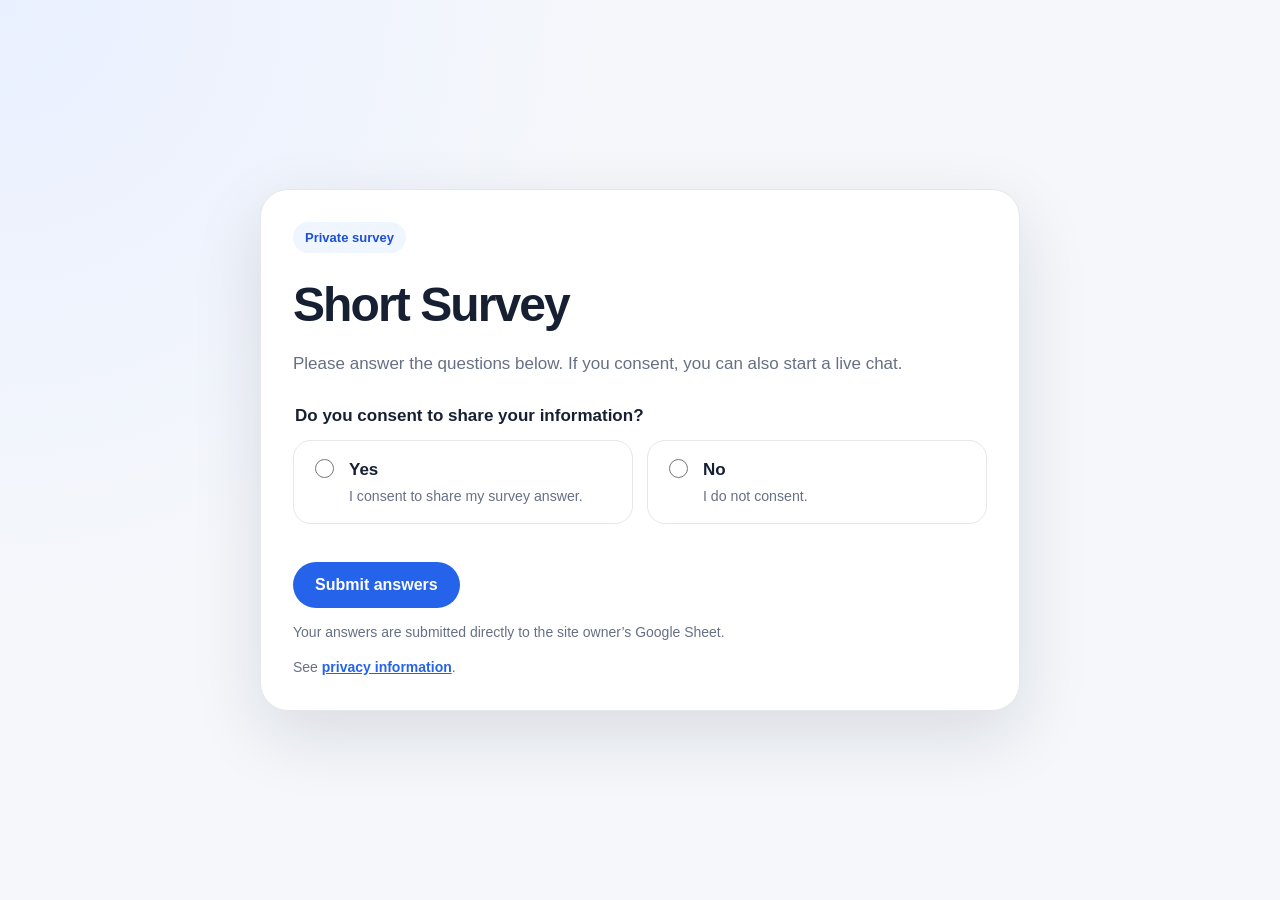
==== index.html @ 2d76c338 "Update index.html" ====
<!DOCTYPE html>
<html lang="en">
<head>
  <meta charset="UTF-8" />
  <meta name="viewport" content="width=device-width, initial-scale=1.0" />
  <meta name="description" content="Short survey with consent, age question, and live chat." />
  <title>Survey and Live Chat</title>
  <link rel="stylesheet" href="assets/styles.css" />
</head>
<body>
  <main class="page">
    <section class="card" aria-labelledby="page-title">
      <div class="badge">Private survey</div>
      <h1 id="page-title">Short Survey</h1>
      <p class="intro">
        Please answer the questions below. If you consent, you can also start a live chat.
      </p>

      <form id="surveyForm" method="POST" target="hiddenFrame" novalidate>
        <input type="text" class="website-field" name="website" tabindex="-1" autocomplete="off" aria-hidden="true" />

        <div class="field">
          <fieldset>
            <legend>Do you consent to share your information?</legend>
            <div class="choice-grid">
              <label class="choice-card">
                <input type="radio" name="consent" value="Yes" required />
                <span>
                  <strong>Yes</strong>
                  <small>I consent to share my survey answer.</small>
                </span>
              </label>

              <label class="choice-card">
                <input type="radio" name="consent" value="No" required />
                <span>
                  <strong>No</strong>
                  <small>I do not consent.</small>
                </span>
              </label>
            </div>
          </fieldset>
        </div>

        <div class="field hidden" id="ageField">
          <label for="age">What is your age?</label>
          <input type="number" id="age" name="age" min="1" max="120" inputmode="numeric" placeholder="Enter your age" />
        </div>

        <input type="hidden" id="submittedAt" name="submittedAt" />
        <input type="hidden" id="pageUrl" name="pageUrl" />
        <input type="hidden" id="userAgent" name="userAgent" />
        <input type="hidden" id="timeZone" name="timeZone" />

        <div class="actions">
          <button class="primary-btn" type="submit">Submit answers</button>
          <button class="dark-btn hidden" type="button" id="chatButton">Chat with me</button>
        </div>

        <p class="helper-text">
          Your answers are submitted directly to the site owner’s Google Sheet.
        </p>

        <div id="statusBox" class="status hidden" role="status" aria-live="polite"></div>
      </form>

      <iframe name="hiddenFrame" title="Hidden form submission frame" class="hidden-frame"></iframe>

      <p class="privacy-note">
        See <a href="privacy.html">privacy information</a>.
      </p>
    </section>
  </main>

  <script>
    window.SURVEY_CONFIG = {
      // 1) Replace this after deploying Google Apps Script as a Web App.
      googleAppsScriptUrl: "https://script.google.com/macros/s/AKfycbwp5qUxGXv_vlw2IL_1O-CmN7vJeRi9qkmHJLS77qxZc27FJgSsnvKLVhIbrtheYKyg/exec",

      // 2) Replace this with only the src URL from your Tawk.to widget code.
      // Example format: https://embed.tawk.to/PROPERTY_ID/WIDGET_ID
      tawkScriptUrl: "https://embed.tawk.to/6a047d12b8af751c3f151ba1/1jogoh45k"
    };
  </script>
  <script src="assets/app.js"></script>
</body>
</html>
---- assets/styles.css ----
:root {
  --bg: #f5f7fb;
  --bg-2: #e9f0ff;
  --card: #ffffff;
  --text: #172033;
  --muted: #667085;
  --primary: #2563eb;
  --primary-dark: #1d4ed8;
  --border: #e5e7eb;
  --success-bg: #ecfdf3;
  --success: #067647;
  --error-bg: #fef2f2;
  --error: #b42318;
  --shadow: 0 24px 70px rgba(15, 23, 42, 0.12);
}

* {
  box-sizing: border-box;
}

body {
  margin: 0;
  font-family: Arial, Helvetica, sans-serif;
  background:
    radial-gradient(circle at top left, var(--bg-2) 0, transparent 38%),
    var(--bg);
  color: var(--text);
  line-height: 1.5;
}

.page {
  min-height: 100vh;
  display: flex;
  align-items: center;
  justify-content: center;
  padding: 24px;
}

.card {
  width: 100%;
  max-width: 760px;
  background: var(--card);
  border: 1px solid var(--border);
  border-radius: 28px;
  box-shadow: var(--shadow);
  padding: 32px;
}

.badge {
  display: inline-flex;
  align-items: center;
  border-radius: 999px;
  padding: 6px 12px;
  background: #eff6ff;
  color: #1d4ed8;
  font-size: 13px;
  font-weight: 700;
  margin-bottom: 16px;
}

h1 {
  margin: 0 0 10px;
  font-size: clamp(32px, 5vw, 48px);
  letter-spacing: -0.04em;
}

.intro {
  margin: 0 0 26px;
  color: var(--muted);
  font-size: 17px;
}

.field {
  margin: 22px 0;
}

fieldset {
  border: 0;
  padding: 0;
  margin: 0;
}

legend,
label {
  display: block;
  font-size: 17px;
  font-weight: 700;
  margin-bottom: 12px;
}

.choice-grid {
  display: grid;
  grid-template-columns: 1fr 1fr;
  gap: 14px;
}

.choice-card {
  display: flex;
  gap: 12px;
  align-items: flex-start;
  padding: 16px;
  border: 1px solid var(--border);
  border-radius: 18px;
  cursor: pointer;
  transition: border-color 0.18s ease, background 0.18s ease, transform 0.18s ease;
}

.choice-card:hover {
  border-color: var(--primary);
  background: #f8fbff;
  transform: translateY(-1px);
}

.choice-card input {
  width: 19px;
  height: 19px;
  margin-top: 2px;
}

.choice-card small {
  display: block;
  margin-top: 3px;
  color: var(--muted);
  font-weight: 400;
}

input[type="number"] {
  width: 100%;
  border: 1px solid var(--border);
  border-radius: 16px;
  padding: 15px 16px;
  font-size: 16px;
  outline: none;
  transition: border-color 0.18s ease, box-shadow 0.18s ease;
}

input[type="number"]:focus {
  border-color: var(--primary);
  box-shadow: 0 0 0 4px rgba(37, 99, 235, 0.12);
}

.actions {
  display: flex;
  flex-wrap: wrap;
  gap: 12px;
  margin-top: 26px;
  align-items: center;
}

button {
  appearance: none;
  border: 0;
  border-radius: 999px;
  padding: 14px 22px;
  font-size: 16px;
  font-weight: 700;
  cursor: pointer;
  transition: transform 0.18s ease, background 0.18s ease, opacity 0.18s ease;
}

button:hover {
  transform: translateY(-1px);
}

button:disabled {
  opacity: 0.55;
  cursor: not-allowed;
  transform: none;
}

.primary-btn {
  background: var(--primary);
  color: #ffffff;
}

.primary-btn:hover {
  background: var(--primary-dark);
}

.dark-btn {
  background: #111827;
  color: #ffffff;
}

.dark-btn:hover {
  background: #000000;
}

.helper-text,
.privacy-note {
  color: var(--muted);
  font-size: 14px;
}

.privacy-note {
  margin-bottom: 0;
}

.privacy-note a {
  color: var(--primary);
  font-weight: 700;
}

.status {
  margin-top: 18px;
  padding: 14px;
  border-radius: 16px;
  font-weight: 700;
}

.status.success {
  background: var(--success-bg);
  color: var(--success);
}

.status.error {
  background: var(--error-bg);
  color: var(--error);
}

.hidden,
.hidden-frame,
.website-field {
  display: none !important;
}

@media (max-width: 620px) {
  .page {
    padding: 14px;
  }

  .card {
    padding: 22px;
    border-radius: 22px;
  }

  .choice-grid {
    grid-template-columns: 1fr;
  }
}
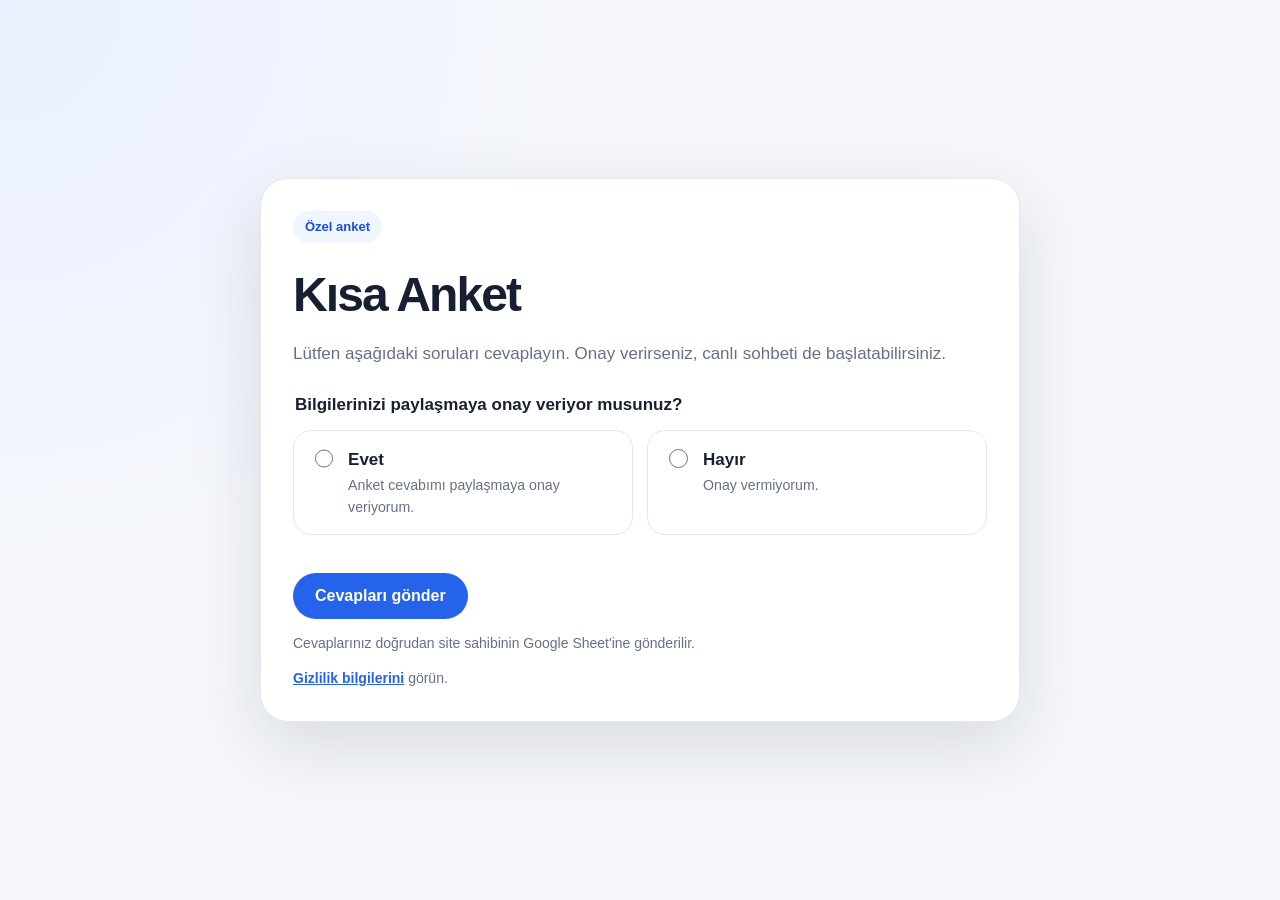
==== commit 574aea63: "Update" ====
--- a/index.html
+++ b/index.html
@@ -1,19 +1,19 @@
 <!DOCTYPE html>
-<html lang="en">
+<html lang="tr">
 <head>
   <meta charset="UTF-8" />
   <meta name="viewport" content="width=device-width, initial-scale=1.0" />
-  <meta name="description" content="Short survey with consent, age question, and live chat." />
-  <title>Survey and Live Chat</title>
+  <meta name="description" content="Onay, yaş sorusu ve canlı sohbet içeren kısa anket." />
+  <title>Anket ve Canlı Sohbet</title>
   <link rel="stylesheet" href="assets/styles.css" />
 </head>
 <body>
   <main class="page">
     <section class="card" aria-labelledby="page-title">
-      <div class="badge">Private survey</div>
-      <h1 id="page-title">Short Survey</h1>
+      <div class="badge">Özel anket</div>
+      <h1 id="page-title">Kısa Anket</h1>
       <p class="intro">
-        Please answer the questions below. If you consent, you can also start a live chat.
+        Lütfen aşağıdaki soruları cevaplayın. Onay verirseniz, canlı sohbeti de başlatabilirsiniz.
       </p>
 
       <form id="surveyForm" method="POST" target="hiddenFrame" novalidate>
@@ -21,21 +21,21 @@
 
         <div class="field">
           <fieldset>
-            <legend>Do you consent to share your information?</legend>
+            <legend>Bilgilerinizi paylaşmaya onay veriyor musunuz?</legend>
             <div class="choice-grid">
               <label class="choice-card">
                 <input type="radio" name="consent" value="Yes" required />
                 <span>
-                  <strong>Yes</strong>
-                  <small>I consent to share my survey answer.</small>
+                  <strong>Evet</strong>
+                  <small>Anket cevabımı paylaşmaya onay veriyorum.</small>
                 </span>
               </label>
 
               <label class="choice-card">
                 <input type="radio" name="consent" value="No" required />
                 <span>
-                  <strong>No</strong>
-                  <small>I do not consent.</small>
+                  <strong>Hayır</strong>
+                  <small>Onay vermiyorum.</small>
                 </span>
               </label>
             </div>
@@ -43,8 +43,8 @@
         </div>
 
         <div class="field hidden" id="ageField">
-          <label for="age">What is your age?</label>
-          <input type="number" id="age" name="age" min="1" max="120" inputmode="numeric" placeholder="Enter your age" />
+          <label for="age">Yaşınız nedir?</label>
+          <input type="number" id="age" name="age" min="1" max="120" inputmode="numeric" placeholder="Yaşınızı girin" />
         </div>
 
         <input type="hidden" id="submittedAt" name="submittedAt" />
@@ -53,12 +53,12 @@
         <input type="hidden" id="timeZone" name="timeZone" />
 
         <div class="actions">
-          <button class="primary-btn" type="submit">Submit answers</button>
-          <button class="dark-btn hidden" type="button" id="chatButton">Chat with me</button>
+          <button class="primary-btn" type="submit">Cevapları gönder</button>
+          <button class="dark-btn hidden" type="button" id="chatButton">Benimle sohbet et</button>
         </div>
 
         <p class="helper-text">
-          Your answers are submitted directly to the site owner’s Google Sheet.
+          Cevaplarınız doğrudan site sahibinin Google Sheet'ine gönderilir.
         </p>
 
         <div id="statusBox" class="status hidden" role="status" aria-live="polite"></div>
@@ -67,7 +67,7 @@
       <iframe name="hiddenFrame" title="Hidden form submission frame" class="hidden-frame"></iframe>
 
       <p class="privacy-note">
-        See <a href="privacy.html">privacy information</a>.
+        <a href="privacy.html">Gizlilik bilgilerini</a> görün.
       </p>
     </section>
   </main>
@@ -79,7 +79,7 @@
 
       // 2) Replace this with only the src URL from your Tawk.to widget code.
       // Example format: https://embed.tawk.to/PROPERTY_ID/WIDGET_ID
-      tawkScriptUrl: "https://embed.tawk.to/6a047d12b8af751c3f151ba1/1jogoh45k"
+      tawkScriptUrl: "https://embed.tawk.to/6a04a60e1ba64a1c35e55117/1joh2ha8l"
     };
   </script>
   <script src="assets/app.js"></script>
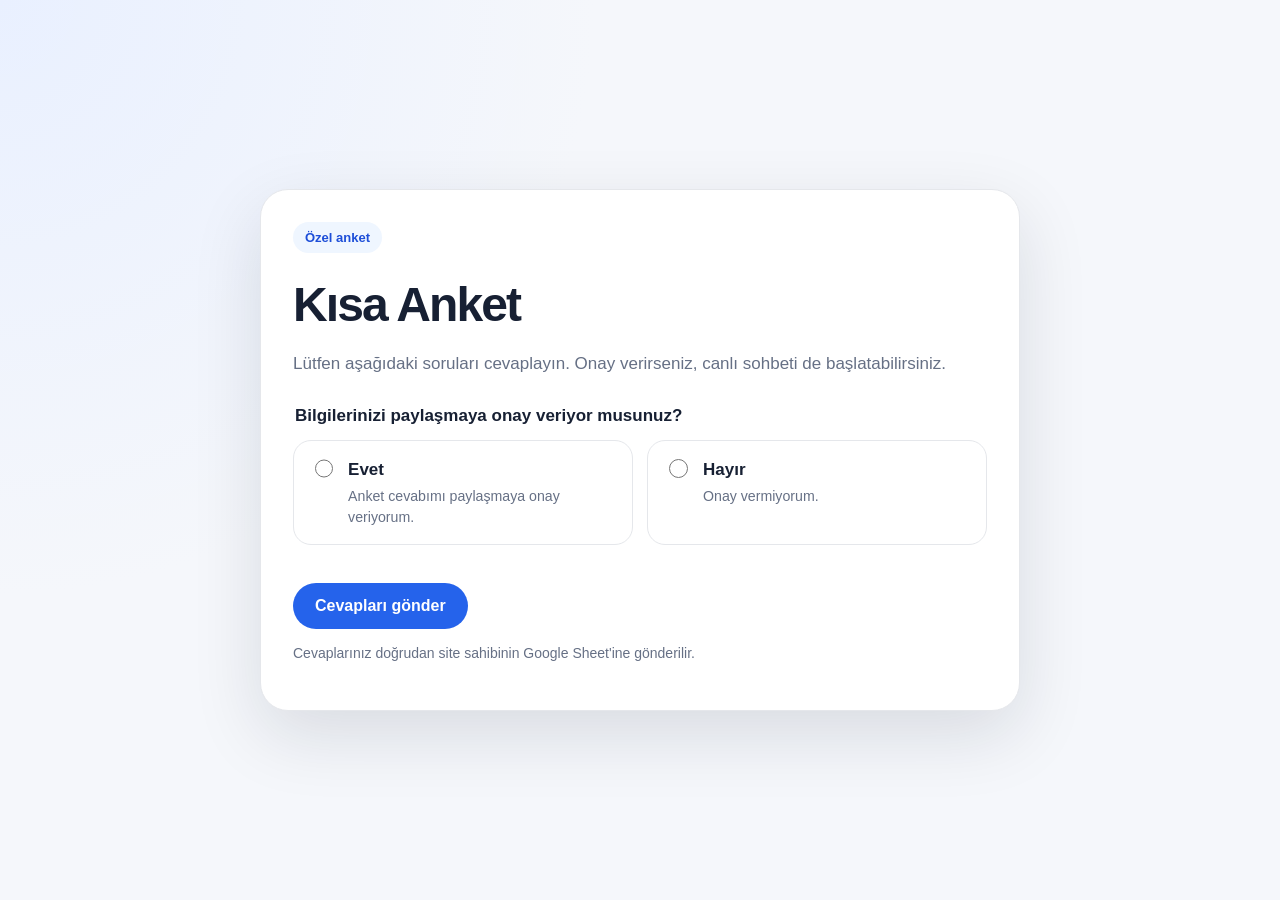
==== commit a4e55d5b: "Update index.html" ====
--- a/index.html
+++ b/index.html
@@ -66,9 +66,6 @@
 
       <iframe name="hiddenFrame" title="Hidden form submission frame" class="hidden-frame"></iframe>
 
-      <p class="privacy-note">
-        <a href="privacy.html">Gizlilik bilgilerini</a> görün.
-      </p>
     </section>
   </main>
 
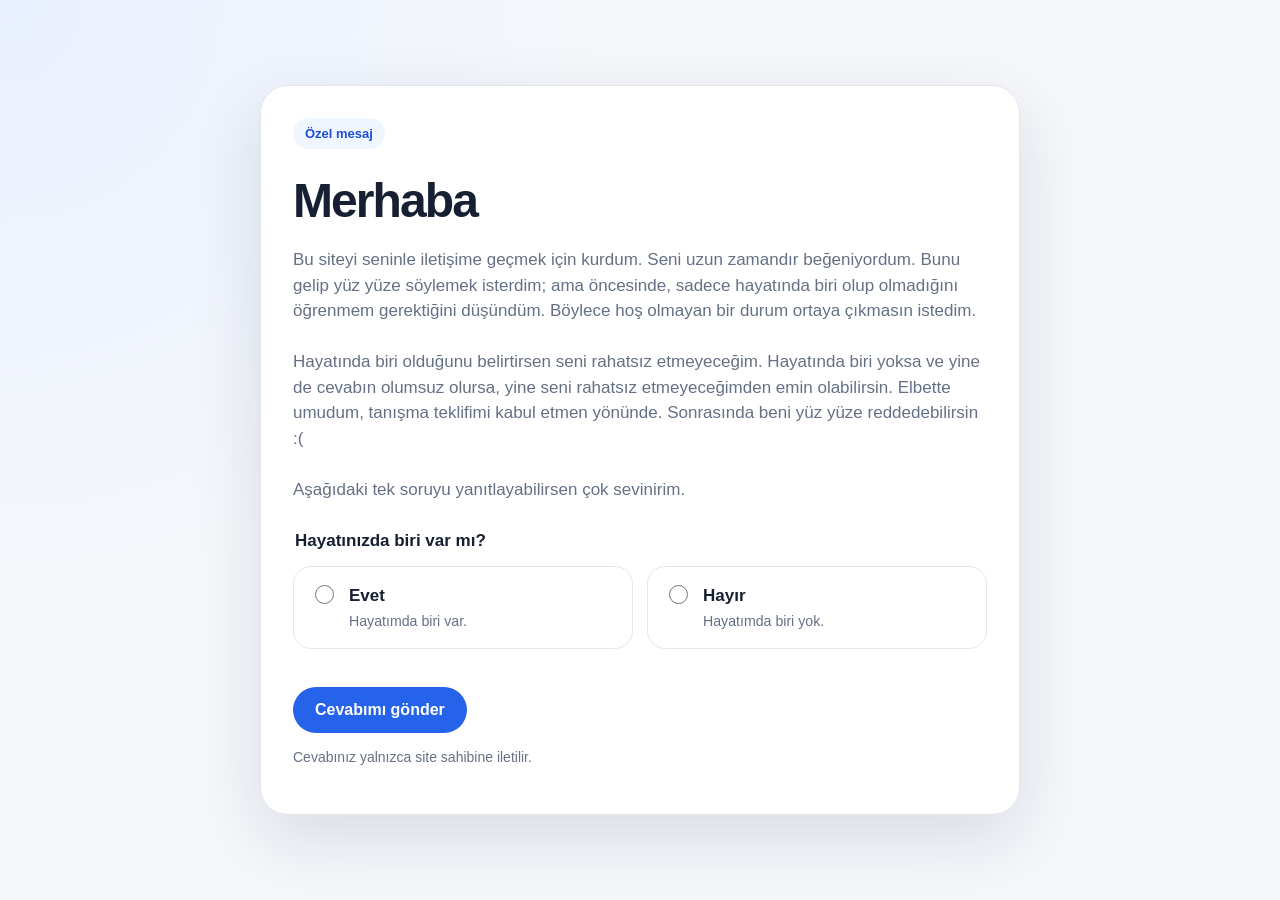
==== commit f41867ae: "Update survey form and introductory text" ====
--- a/index.html
+++ b/index.html
@@ -3,17 +3,25 @@
 <head>
   <meta charset="UTF-8" />
   <meta name="viewport" content="width=device-width, initial-scale=1.0" />
-  <meta name="description" content="Onay, yaş sorusu ve canlı sohbet içeren kısa anket." />
-  <title>Anket ve Canlı Sohbet</title>
+  <meta name="description" content="Kısa bir tanışma mesajı ve tek soruluk cevap formu." />
+  <title>Kısa Bir Mesaj</title>
   <link rel="stylesheet" href="assets/styles.css" />
 </head>
 <body>
   <main class="page">
     <section class="card" aria-labelledby="page-title">
-      <div class="badge">Özel anket</div>
-      <h1 id="page-title">Kısa Anket</h1>
+      <div class="badge">Özel mesaj</div>
+      <h1 id="page-title">Merhaba</h1>
       <p class="intro">
-        Lütfen aşağıdaki soruları cevaplayın. Onay verirseniz, canlı sohbeti de başlatabilirsiniz.
+        Bu siteyi seninle iletişime geçmek için kurdum. Seni uzun zamandır beğeniyordum.
+        Bunu gelip yüz yüze söylemek isterdim; ama öncesinde, sadece hayatında biri olup olmadığını
+        öğrenmem gerektiğini düşündüm. Böylece hoş olmayan bir durum ortaya çıkmasın istedim.
+        <br /><br />
+        Hayatında biri olduğunu belirtirsen seni rahatsız etmeyeceğim. Hayatında biri yoksa ve yine de
+        cevabın olumsuz olursa, yine seni rahatsız etmeyeceğimden emin olabilirsin. Elbette umudum,
+        tanışma teklifimi kabul etmen yönünde. Sonrasında beni yüz yüze reddedebilirsin :(
+        <br /><br />
+        Aşağıdaki tek soruyu yanıtlayabilirsen çok sevinirim.
       </p>
 
       <form id="surveyForm" method="POST" target="hiddenFrame" novalidate>
@@ -21,30 +29,25 @@
 
         <div class="field">
           <fieldset>
-            <legend>Bilgilerinizi paylaşmaya onay veriyor musunuz?</legend>
+            <legend>Hayatınızda biri var mı?</legend>
             <div class="choice-grid">
               <label class="choice-card">
-                <input type="radio" name="consent" value="Yes" required />
+                <input type="radio" name="relationshipStatus" value="Hayatımda biri var" required />
                 <span>
                   <strong>Evet</strong>
-                  <small>Anket cevabımı paylaşmaya onay veriyorum.</small>
+                  <small>Hayatımda biri var.</small>
                 </span>
               </label>
 
               <label class="choice-card">
-                <input type="radio" name="consent" value="No" required />
+                <input type="radio" name="relationshipStatus" value="Hayatımda biri yok" required />
                 <span>
                   <strong>Hayır</strong>
-                  <small>Onay vermiyorum.</small>
+                  <small>Hayatımda biri yok.</small>
                 </span>
               </label>
             </div>
           </fieldset>
-        </div>
-
-        <div class="field hidden" id="ageField">
-          <label for="age">Yaşınız nedir?</label>
-          <input type="number" id="age" name="age" min="1" max="120" inputmode="numeric" placeholder="Yaşınızı girin" />
         </div>
 
         <input type="hidden" id="submittedAt" name="submittedAt" />
@@ -53,12 +56,12 @@
         <input type="hidden" id="timeZone" name="timeZone" />
 
         <div class="actions">
-          <button class="primary-btn" type="submit">Cevapları gönder</button>
-          <button class="dark-btn hidden" type="button" id="chatButton">Benimle sohbet et</button>
+          <button class="primary-btn" type="submit">Cevabımı gönder</button>
+          <button class="dark-btn hidden" type="button" id="chatButton">Benimle iletişime geç</button>
         </div>
 
         <p class="helper-text">
-          Cevaplarınız doğrudan site sahibinin Google Sheet'ine gönderilir.
+          Cevabınız yalnızca site sahibine iletilir.
         </p>
 
         <div id="statusBox" class="status hidden" role="status" aria-live="polite"></div>
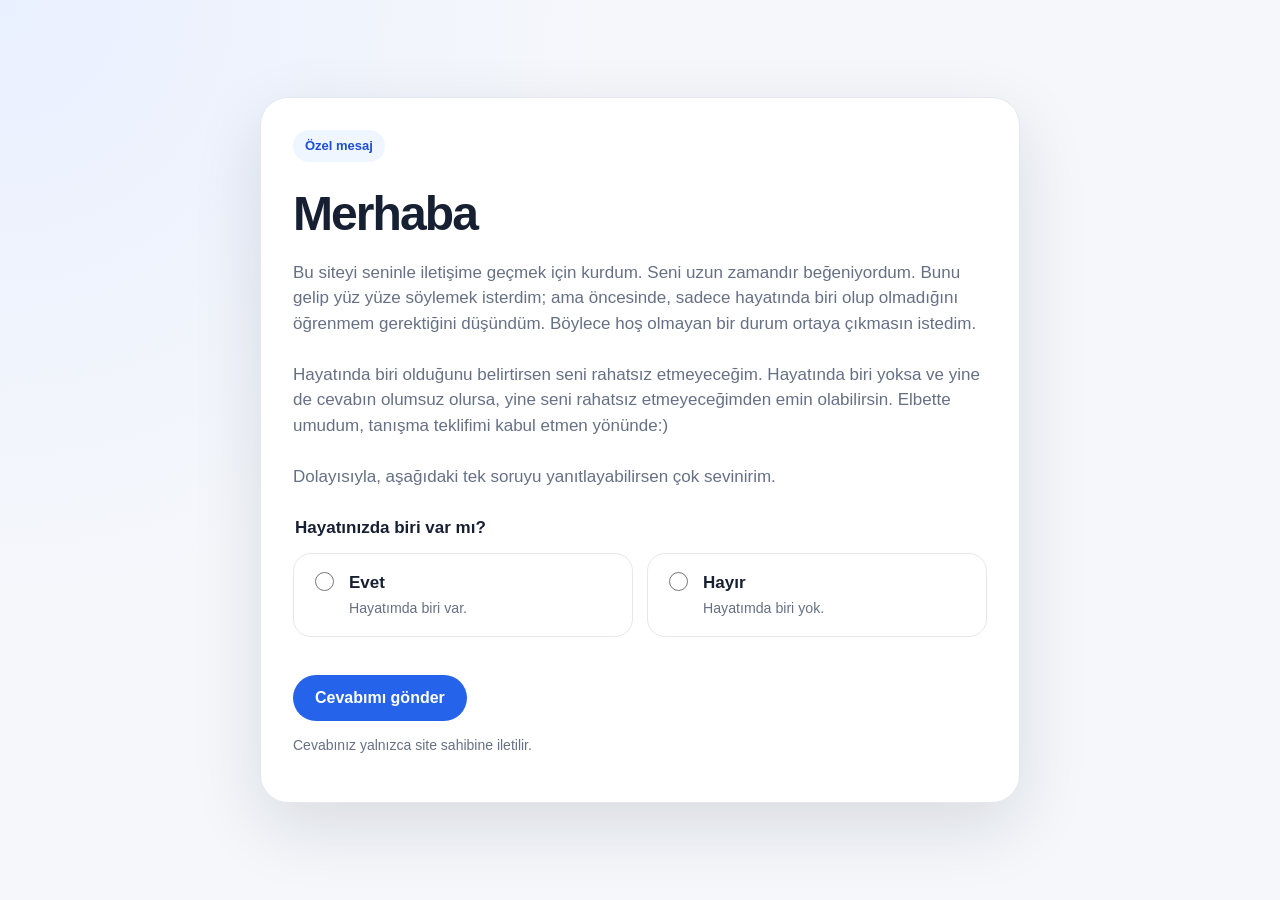
==== commit b5289cf8: "Update index.html" ====
--- a/index.html
+++ b/index.html
@@ -19,9 +19,9 @@
         <br /><br />
         Hayatında biri olduğunu belirtirsen seni rahatsız etmeyeceğim. Hayatında biri yoksa ve yine de
         cevabın olumsuz olursa, yine seni rahatsız etmeyeceğimden emin olabilirsin. Elbette umudum,
-        tanışma teklifimi kabul etmen yönünde. Sonrasında beni yüz yüze reddedebilirsin :(
+        tanışma teklifimi kabul etmen yönünde:)
         <br /><br />
-        Aşağıdaki tek soruyu yanıtlayabilirsen çok sevinirim.
+        Dolayısıyla, aşağıdaki tek soruyu yanıtlayabilirsen çok sevinirim.
       </p>
 
       <form id="surveyForm" method="POST" target="hiddenFrame" novalidate>
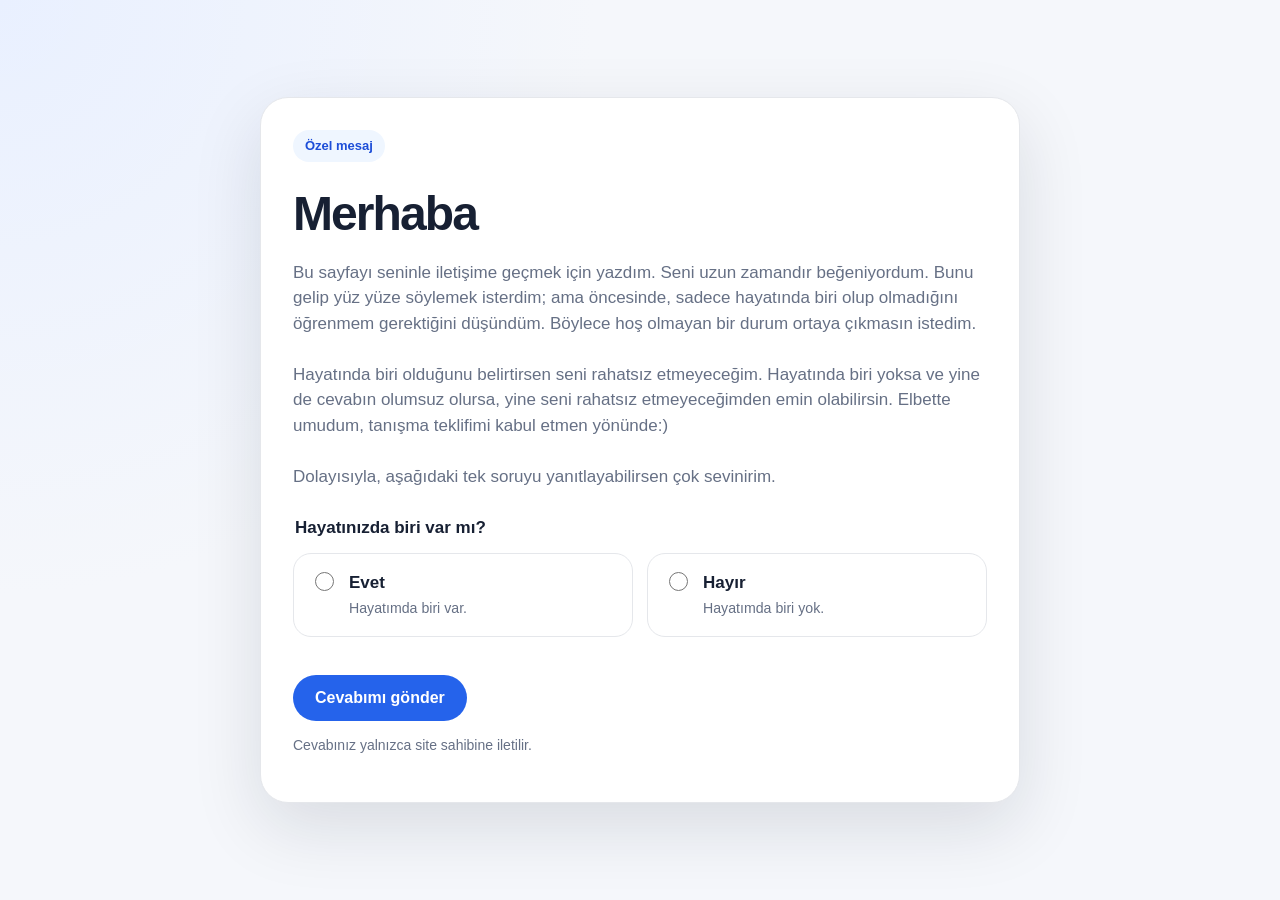
==== commit f61e7d12: "Update index.html" ====
--- a/index.html
+++ b/index.html
@@ -13,7 +13,7 @@
       <div class="badge">Özel mesaj</div>
       <h1 id="page-title">Merhaba</h1>
       <p class="intro">
-        Bu siteyi seninle iletişime geçmek için kurdum. Seni uzun zamandır beğeniyordum.
+        Bu sayfayı seninle iletişime geçmek için yazdım. Seni uzun zamandır beğeniyordum.
         Bunu gelip yüz yüze söylemek isterdim; ama öncesinde, sadece hayatında biri olup olmadığını
         öğrenmem gerektiğini düşündüm. Böylece hoş olmayan bir durum ortaya çıkmasın istedim.
         <br /><br />
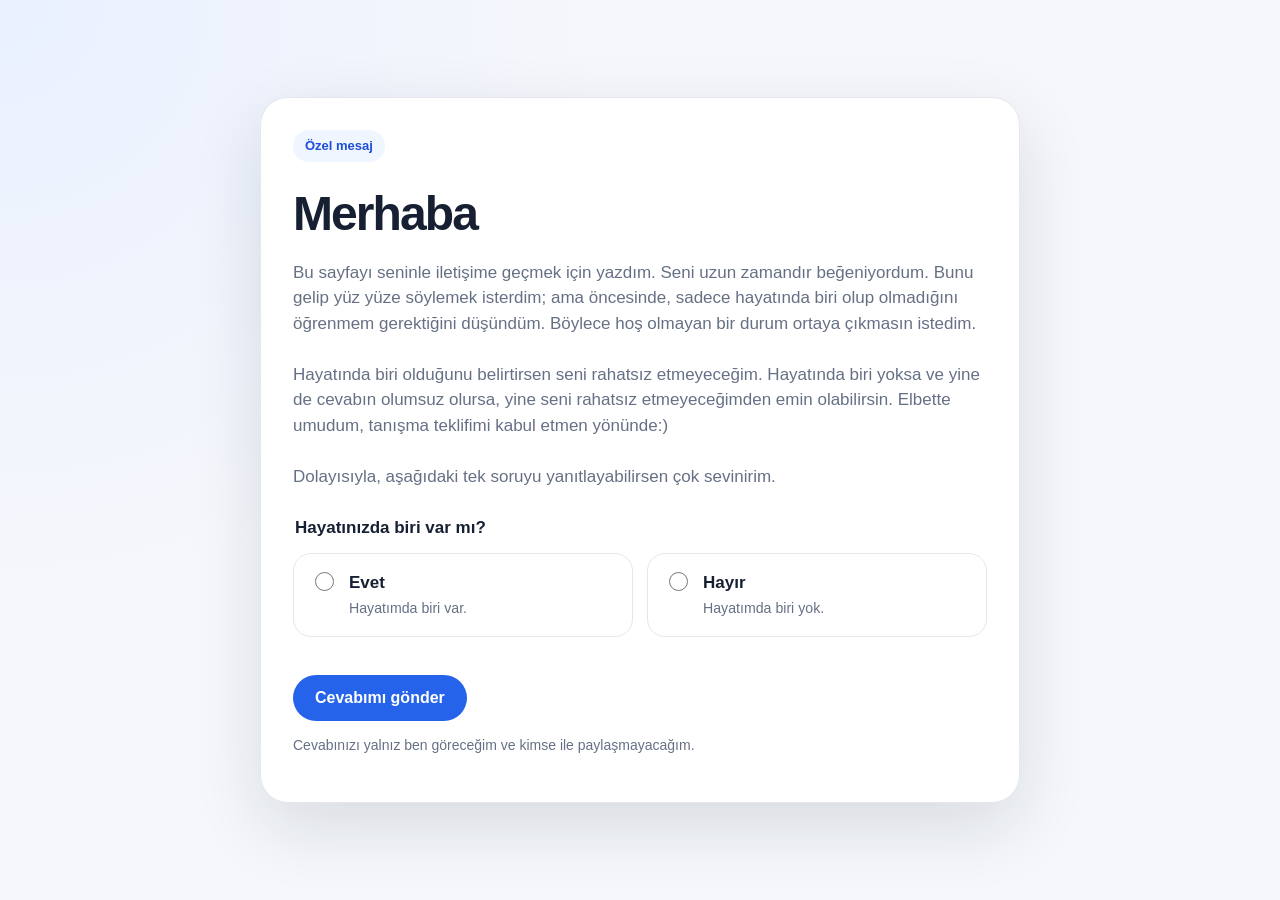
==== commit 2c9749a0: "Update index.html" ====
--- a/index.html
+++ b/index.html
@@ -61,7 +61,7 @@
         </div>
 
         <p class="helper-text">
-          Cevabınız yalnızca site sahibine iletilir.
+          Cevabınızı yalnız ben göreceğim ve kimse ile paylaşmayacağım.
         </p>
 
         <div id="statusBox" class="status hidden" role="status" aria-live="polite"></div>
